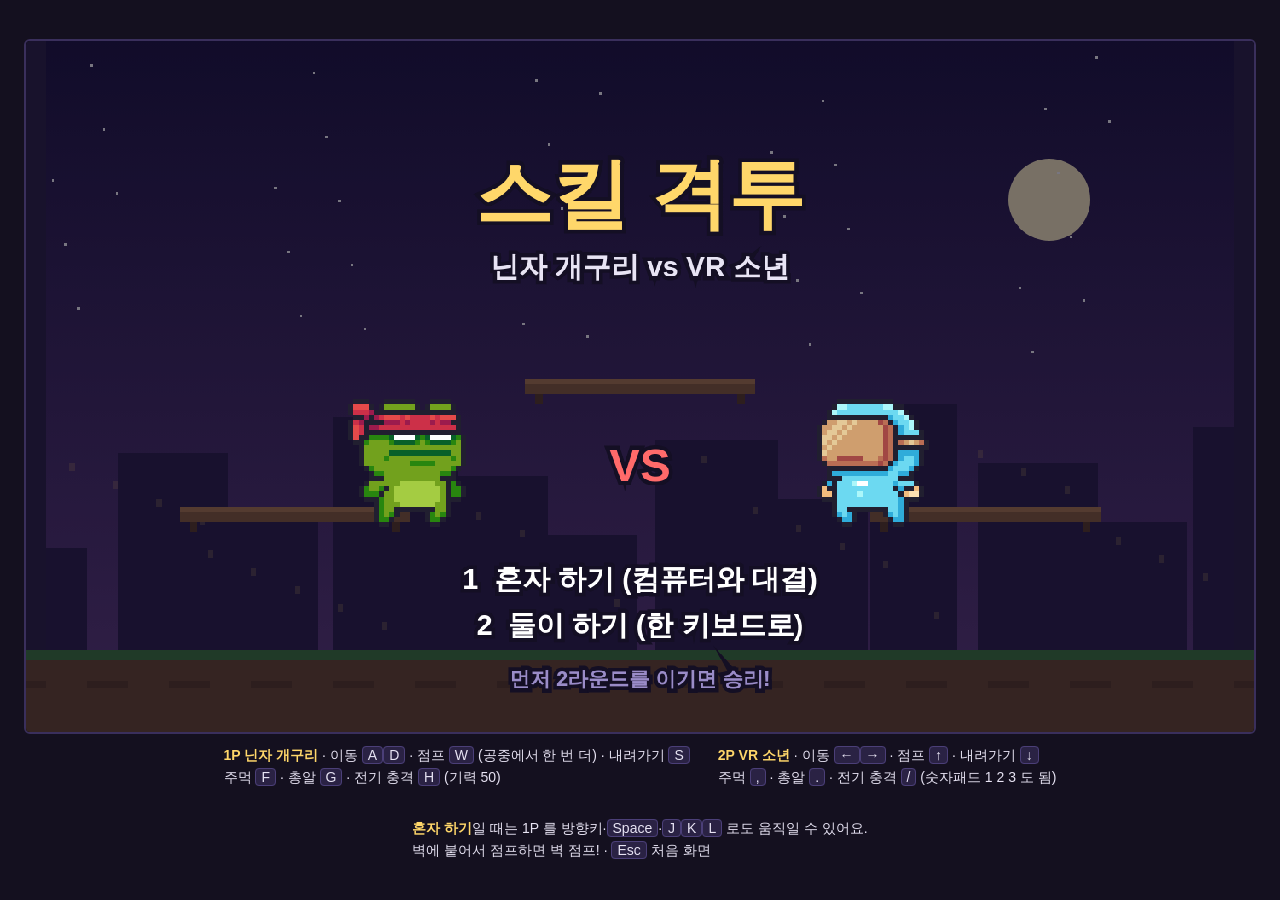
==== week-05/index.html @ 3bd57bb0 "week-05 시작: week-04 격투 게임 복사와 이번 주 규칙(CLAUDE.md) Co-Authored-By: Claude Opus 5.5 <noreply@anthropic." ====
<!doctype html>
<html lang="ko">
<head>
<meta charset="utf-8">
<meta name="viewport" content="width=device-width, initial-scale=1">
<title>스킬 격투 · 개구리 vs VR 소년</title>
<style>
  html, body { margin: 0; height: 100%; background: #14101f; color: #e8e4f4;
    font-family: "Malgun Gothic", "Apple SD Gothic Neo", sans-serif; }
  body { display: flex; flex-direction: column; align-items: center; justify-content: center; gap: 10px; }
  canvas { width: min(96vw, calc((100vh - 120px) * 16 / 9)); aspect-ratio: 16 / 9;
    image-rendering: pixelated; background: #000; border: 2px solid #3a2f5c; border-radius: 6px; }
  #help { display: flex; gap: 28px; flex-wrap: wrap; justify-content: center; font-size: 14px; line-height: 1.6; }
  #help b { color: #ffd76a; }
  kbd { background: #2a2244; border: 1px solid #4b3f78; border-radius: 4px; padding: 0 5px; font-family: inherit; }
</style>
</head>
<body>
<canvas id="game"></canvas>
<div id="help">
  <div><b>1P 닌자 개구리</b> · 이동 <kbd>A</kbd><kbd>D</kbd> · 점프 <kbd>W</kbd> (공중에서 한 번 더) · 내려가기 <kbd>S</kbd><br>
    주먹 <kbd>F</kbd> · 총알 <kbd>G</kbd> · 전기 충격 <kbd>H</kbd> (기력 50)</div>
  <div><b>2P VR 소년</b> · 이동 <kbd>←</kbd><kbd>→</kbd> · 점프 <kbd>↑</kbd> · 내려가기 <kbd>↓</kbd><br>
    주먹 <kbd>,</kbd> · 총알 <kbd>.</kbd> · 전기 충격 <kbd>/</kbd> (숫자패드 1 2 3 도 됨)</div>
  <div><b>혼자 하기</b>일 때는 1P 를 방향키·<kbd>Space</kbd>·<kbd>J</kbd><kbd>K</kbd><kbd>L</kbd> 로도 움직일 수 있어요.<br>
    벽에 붙어서 점프하면 벽 점프! · <kbd>Esc</kbd> 처음 화면</div>
</div>
<script>
'use strict';
// ================= 화면 =================
const W = 480, H = 270, SCALE = 3;          // 게임 좌표 480×270, 실제로는 3배로 그림
const GROUND = 238, LEFT_WALL = 8, RIGHT_WALL = W - 8;
const canvas = document.getElementById('game');
canvas.width = W * SCALE; canvas.height = H * SCALE;
const ctx = canvas.getContext('2d');
const FONT = '"Malgun Gothic", "Apple SD Gothic Neo", sans-serif';

// ================= 에셋 (drop.json 정보) =================
const IMG_DIR = 'assets/images/';
const CHAR_DEFS = {
  frog: { name: '닌자 개구리', file: 'ninja-frog',  fw: 32, fh: 32, color: '#7be07b' },
  guy:  { name: 'VR 소년',     file: 'virtual-guy', fw: 27, fh: 28, color: '#6ec6ff' },
};
// 캐릭터 애니메이션: [프레임 수, fps, 반복]
const CHAR_ANIMS = {
  'idle': [11, 20, true], 'run': [12, 20, true], 'jump': [1, 20, true], 'double-jump': [6, 20, true],
  'fall': [1, 10, true], 'wall-jump': [5, 20, true], 'hit': [7, 20, false],
};
const FX_DEFS = {
  crack: { file: 'hits-crack_explode.png',      fw: 32, fh: 32, frames: 7, fps: 14, loop: false },
  boom:  { file: 'explosion-small_explode.png', fw: 32, fh: 32, frames: 7, fps: 18, loop: false },
  shock: { file: 'electro-shock_explode.png',   fw: 72, fh: 87, frames: 9, fps: 18, loop: false },
  shot:  { file: 'hunter-shot_shoot.png',       fw: 25, fh: 6,  frames: 2, fps: 14, loop: true },
};
const images = {}, missing = [];
function loadImage(name) {
  return new Promise(resolve => {
    const im = new Image();
    im.onload = () => { images[name] = im; resolve(); };
    im.onerror = () => { missing.push(name); resolve(); };
    im.src = IMG_DIR + name;
  });
}
function allImageNames() {
  const list = [];
  for (const c of Object.values(CHAR_DEFS)) for (const a of Object.keys(CHAR_ANIMS)) list.push(`${c.file}_${a}.png`);
  for (const f of Object.values(FX_DEFS)) list.push(f.file);
  return list;
}

// ================= 규칙 숫자 =================
const GRAVITY = 900, SPEED = 115, JUMP_V = 300, DJUMP_V = 270, WALL_VX = 190, WALL_VY = 280;
const SKILLS = {
  punch: { cd: 0.35, dmg: 7,  kb: 150, stun: 0.30 },
  shot:  { cd: 0.90, dmg: 6,  kb: 100, stun: 0.25, speed: 260 },
  shock: { cd: 1.20, dmg: 18, kb: 240, stun: 0.65, lift: 210, cost: 50, delay: 0.17 },
};
const PLATFORMS = [ { x: 60, y: 182, w: 90 }, { x: 330, y: 182, w: 90 }, { x: 195, y: 132, w: 90 } ];
const ROUND_TIME = 60, WINS_NEEDED = 2;

// ================= 키 입력 =================
const down = new Set(), pressed = new Set();
const KEYMAP = {
  p1: { left: ['KeyA'], right: ['KeyD'], jump: ['KeyW'], down: ['KeyS'], s1: ['KeyF'], s2: ['KeyG'], s3: ['KeyH'] },
  p2: { left: ['ArrowLeft'], right: ['ArrowRight'], jump: ['ArrowUp'], down: ['ArrowDown'],
        s1: ['Comma', 'Numpad1'], s2: ['Period', 'Numpad2'], s3: ['Slash', 'Numpad3'] },
  solo: { left: ['KeyA', 'ArrowLeft'], right: ['KeyD', 'ArrowRight'], jump: ['KeyW', 'ArrowUp', 'Space'],
          down: ['KeyS', 'ArrowDown'], s1: ['KeyF', 'KeyJ'], s2: ['KeyG', 'KeyK'], s3: ['KeyH', 'KeyL'] },
};
const GAME_KEYS = new Set(['ArrowLeft', 'ArrowRight', 'ArrowUp', 'ArrowDown', 'Space', 'Slash']);
addEventListener('keydown', e => {
  if (GAME_KEYS.has(e.code)) e.preventDefault();
  if (!e.repeat) pressed.add(e.code);
  down.add(e.code);
});
addEventListener('keyup', e => down.delete(e.code));
addEventListener('blur', () => down.clear());
const anyDown = codes => codes.some(c => down.has(c));
const anyPressed = codes => codes.some(c => pressed.has(c));
function humanInput(map) {
  return {
    move: (anyDown(map.right) ? 1 : 0) - (anyDown(map.left) ? 1 : 0),
    jump: anyPressed(map.jump), down: anyDown(map.down),
    s1: anyPressed(map.s1), s2: anyPressed(map.s2), s3: anyPressed(map.s3),
  };
}

// ================= 게임 상태 =================
let state = 'title', mode = 1, stateT = 0, round = 1, wins = [0, 0], timer = ROUND_TIME;
let p1 = null, p2 = null, projectiles = [], effects = [], popups = [];
let shake = 0, hitstop = 0, banner = '', subBanner = '', titleT = 0;

function makeFighter(kind, x, facing, ctrl, tag) {
  return { kind, def: CHAR_DEFS[kind], x, y: GROUND, vx: 0, vy: 0, kb: 0, facing, ctrl, tag,
    onGround: true, jumpsUsed: 0, djT: 9, wall: 0, dropT: 0, castT: 0,
    hp: 100, hpShown: 100, energy: 0, noEnergyT: 0,
    anim: 'idle', animT: 0, stun: 0, invuln: 0, cd: { punch: 0, shot: 0, shock: 0 }, pendingShock: null };
}
function startMatch(m) { mode = m; wins = [0, 0]; round = 1; startRound(); }
function startRound() {
  p1 = makeFighter('frog', 130, 1, mode === 1 ? 'solo' : 'p1', '1P');
  p2 = makeFighter('guy', 350, -1, mode === 1 ? 'cpu' : 'p2', mode === 1 ? 'CPU' : '2P');
  projectiles = []; effects = []; popups = [];
  timer = ROUND_TIME; state = 'ready'; stateT = 0; ai.t = 0; ai.move = 0;
}
function endRound(winner, reason) {
  if (state !== 'fight') return;
  state = 'ko'; stateT = 0;
  if (winner) wins[winner === p1 ? 0 : 1]++;
  banner = reason === 'time' ? '시간 끝!' : 'K.O.!';
  subBanner = winner ? `${winner.def.name} 승리` : '무승부';
}

// ================= 캐릭터 움직임 =================
const boxOf = f => ({ l: f.x - 9, r: f.x + 9, t: f.y - 26, b: f.y });
const overlap = (a, b) => a.l < b.r && a.r > b.l && a.t < b.b && a.b > b.t;
function setAnim(f, a) { if (f.anim !== a) { f.anim = a; f.animT = 0; } }

function updateFighter(f, opp, inp, dt) {
  f.animT += dt; f.djT += dt;
  for (const k in f.cd) f.cd[k] = Math.max(0, f.cd[k] - dt);
  f.invuln = Math.max(0, f.invuln - dt);
  f.noEnergyT = Math.max(0, f.noEnergyT - dt);
  f.dropT = Math.max(0, f.dropT - dt);
  f.castT = Math.max(0, f.castT - dt);
  f.hpShown += (f.hp - f.hpShown) * Math.min(1, dt * 4);
  if (f.stun > 0) f.stun -= dt;
  if (state === 'fight') f.energy = Math.min(100, f.energy + 3 * dt);

  const canAct = state === 'fight' && f.stun <= 0 && f.hp > 0;
  const move = canAct && f.castT <= 0 ? inp.move : 0;
  if (canAct) {
    if (move !== 0) f.facing = move;
    else if (f.onGround) f.facing = opp.x >= f.x ? 1 : -1;
  }

  // 점프 · 2단 점프 · 벽 점프
  if (canAct && inp.jump) {
    if (f.onGround && inp.down && f.y < GROUND) { f.dropT = 0.25; f.onGround = false; f.jumpsUsed = 1; }
    else if (f.onGround) { f.vy = -JUMP_V; f.onGround = false; f.jumpsUsed = 1; }
    else if (f.wall !== 0) { f.vy = -WALL_VY; f.kb = -f.wall * WALL_VX; f.facing = -f.wall; f.jumpsUsed = 1; f.wall = 0; }
    else if (f.jumpsUsed < 2) { f.vy = -DJUMP_V; f.jumpsUsed = 2; f.djT = 0; f.animT = 0; }
  }

  // 스킬
  if (canAct && f.castT <= 0) {
    if (inp.s1 && f.cd.punch <= 0) doPunch(f, opp);
    else if (inp.s2 && f.cd.shot <= 0) doShot(f);
    else if (inp.s3 && f.cd.shock <= 0) {
      if (f.energy >= SKILLS.shock.cost) doShock(f); else f.noEnergyT = 0.6;
    }
  }
  if (f.pendingShock) {
    f.pendingShock.t -= dt;
    if (f.pendingShock.t <= 0) { shockHit(f, opp, f.pendingShock); f.pendingShock = null; }
  }

  // 가로 이동 + 밀려남
  f.kb -= f.kb * Math.min(1, (f.onGround ? 7 : 2.5) * dt);
  if (Math.abs(f.kb) < 2) f.kb = 0;
  f.vx = move * SPEED + f.kb;

  // 세로 이동
  f.vy += GRAVITY * dt;
  if (f.wall !== 0) f.vy = Math.min(f.vy, 55);   // 벽에 붙으면 천천히 미끄러짐
  const prevY = f.y;
  f.x += f.vx * dt; f.y += f.vy * dt;

  let touch = 0;
  if (f.x < LEFT_WALL + 9) { f.x = LEFT_WALL + 9; touch = -1; if (f.kb < 0) f.kb = 0; }
  if (f.x > RIGHT_WALL - 9) { f.x = RIGHT_WALL - 9; touch = 1; if (f.kb > 0) f.kb = 0; }

  const wasGround = f.onGround;
  f.onGround = false;
  if (f.y >= GROUND) { f.y = GROUND; f.vy = 0; f.onGround = true; }
  else if (f.vy >= 0 && f.dropT <= 0) {
    for (const p of PLATFORMS) {
      if (prevY <= p.y && f.y >= p.y && f.x > p.x - 4 && f.x < p.x + p.w + 4) { f.y = p.y; f.vy = 0; f.onGround = true; break; }
    }
  }
  if (f.onGround) f.jumpsUsed = 0;
  else if (wasGround && f.jumpsUsed === 0) f.jumpsUsed = 1;   // 발판에서 떨어져도 공중 점프 한 번
  f.wall = (!f.onGround && touch !== 0 && move === touch && f.vy > 0) ? touch : 0;

  // 애니메이션 고르기
  let a;
  if (f.stun > 0 || f.hp <= 0) a = 'hit';
  else if (f.onGround) a = move !== 0 ? 'run' : 'idle';
  else if (f.wall !== 0) a = 'wall-jump';
  else if (f.jumpsUsed === 2 && f.djT < 0.3) a = 'double-jump';
  else a = f.vy < 0 ? 'jump' : 'fall';
  setAnim(f, a);
}

function pushApart(a, b) {
  const dx = b.x - a.x;
  if (Math.abs(dx) < 16 && Math.abs(a.y - b.y) < 24) {
    const push = (16 - Math.abs(dx)) / 2, s = dx >= 0 ? 1 : -1;
    a.x -= push * s; b.x += push * s;
    for (const f of [a, b]) f.x = Math.max(LEFT_WALL + 9, Math.min(RIGHT_WALL - 9, f.x));
  }
}

// ================= 스킬 =================
function doPunch(f, opp) {
  const s = SKILLS.punch;
  f.cd.punch = s.cd; f.kb += f.facing * 70;
  const reach = { l: f.facing > 0 ? f.x + 4 : f.x - 30, r: f.facing > 0 ? f.x + 30 : f.x - 4, t: f.y - 26, b: f.y };
  if (overlap(reach, boxOf(opp))) hit(opp, f, s.dmg, s.kb, 0, s.stun, 'crack', opp.x, opp.y - 14);
  else spawnFx('crack', f.x + f.facing * 22, f.y - 14, f.facing < 0, 0.5);
}
function doShot(f) {
  f.cd.shot = SKILLS.shot.cd;
  projectiles.push({ owner: f, x: f.x + f.facing * 14, y: f.y - 14, dir: f.facing, t: 0, aiSeen: false });
}
function doShock(f) {
  const s = SKILLS.shock;
  f.cd.shock = s.cd; f.energy -= s.cost; f.castT = 0.3;
  const x = Math.max(LEFT_WALL + 20, Math.min(RIGHT_WALL - 20, f.x + f.facing * 42));
  spawnFx('shock', x, f.y - 87 / 2, f.facing < 0);
  f.pendingShock = { t: s.delay, x, y: f.y };
  shake = Math.max(shake, 2);
}
function shockHit(f, opp, ps) {
  const s = SKILLS.shock;
  const area = { l: ps.x - 28, r: ps.x + 28, t: ps.y - 80, b: ps.y + 2 };
  if (overlap(area, boxOf(opp))) hit(opp, f, s.dmg, s.kb, s.lift, s.stun, 'boom', opp.x, opp.y - 14);
}
function hit(t, a, dmg, kb, lift, stun, fx, fxX, fxY, dir) {
  if (t.invuln > 0 || state !== 'fight' || t.hp <= 0) return false;
  const d = dir || Math.sign(t.x - a.x) || a.facing;
  t.hp = Math.max(0, t.hp - dmg);
  t.kb = d * kb;
  if (lift) { t.vy = -lift; t.onGround = false; }
  t.stun = stun; t.invuln = 0.12; t.anim = 'hit'; t.animT = 0; t.castT = 0; t.pendingShock = null;
  a.energy = Math.min(100, a.energy + 8); t.energy = Math.min(100, t.energy + 5);
  spawnFx(fx, fxX, fxY, d < 0);
  popups.push({ text: `-${dmg}`, x: t.x, y: t.y - 34, t: 0, color: dmg >= 15 ? '#ffd76a' : '#ffffff' });
  shake = Math.max(shake, dmg >= 15 ? 5 : 2.5);
  hitstop = dmg >= 15 ? 0.12 : 0.05;
  if (t.hp <= 0) { t.stun = 99; endRound(a, 'ko'); }
  return true;
}
function spawnFx(name, x, y, flip, alpha = 1) { effects.push({ def: FX_DEFS[name], x, y, flip, t: 0, alpha }); }

function updateProjectiles(dt) {
  const fighters = [p1, p2];
  for (const p of projectiles) {
    p.t += dt; p.x += p.dir * SKILLS.shot.speed * dt;
    const box = { l: p.x - 10, r: p.x + 10, t: p.y - 3, b: p.y + 3 };
    for (const f of fighters) {
      if (f === p.owner || p.dead) continue;
      if (overlap(box, boxOf(f))) {
        const s = SKILLS.shot;
        hit(f, p.owner, s.dmg, s.kb, 0, s.stun, 'boom', p.x + p.dir * 6, p.y, p.dir);
        p.dead = true;
      }
    }
    if (p.x < -30 || p.x > W + 30) p.dead = true;
  }
  // 총알끼리 부딪치면 둘 다 터짐
  for (let i = 0; i < projectiles.length; i++) for (let j = i + 1; j < projectiles.length; j++) {
    const a = projectiles[i], b = projectiles[j];
    if (!a.dead && !b.dead && a.owner !== b.owner && Math.abs(a.x - b.x) < 14 && Math.abs(a.y - b.y) < 10) {
      a.dead = b.dead = true; spawnFx('boom', (a.x + b.x) / 2, (a.y + b.y) / 2, false);
    }
  }
  projectiles = projectiles.filter(p => !p.dead);
}

// ================= 컴퓨터 상대 =================
const ai = { t: 0, move: 0 };
function cpuInput(f, opp, dt) {
  const inp = { move: 0, jump: false, down: false, s1: false, s2: false, s3: false };
  const dx = opp.x - f.x, adx = Math.abs(dx), dir = Math.sign(dx) || 1, dy = Math.abs(opp.y - f.y);
  ai.t -= dt;
  if (ai.t <= 0 && state === 'fight') {
    ai.t = 0.14 + Math.random() * 0.2;            // 사람처럼 조금 늦게 반응
    if (adx > 120) ai.move = Math.random() < 0.8 ? dir : 0;
    else if (adx < 24) ai.move = Math.random() < 0.35 ? -dir : 0;
    else ai.move = Math.random() < 0.6 ? dir : (Math.random() < 0.5 ? 0 : -dir);
    if (f.energy >= SKILLS.shock.cost && adx > 18 && adx < 70 && dy < 30 && Math.random() < 0.35) { ai.move = 0; inp.s3 = true; }
    else if (adx < 34 && dy < 22 && Math.random() < 0.55) { ai.move = 0; inp.s1 = true; }
    else if (adx >= 60 && dy < 18 && Math.random() < 0.3) { ai.move = 0; inp.s2 = true; }
    if (opp.y < f.y - 40 && Math.random() < 0.45) inp.jump = true;
    else if (Math.random() < 0.05) inp.jump = true;
  }
  for (const p of projectiles) {   // 날아오는 총알 피하기
    if (p.owner !== f && !p.aiSeen && Math.sign(f.x - p.x) === p.dir && Math.abs(f.x - p.x) < 80 && f.onGround) {
      p.aiSeen = true; if (Math.random() < 0.5) inp.jump = true;
    }
  }
  inp.move = ai.move;
  return inp;
}
function inputFor(f, opp, dt) { return f.ctrl === 'cpu' ? cpuInput(f, opp, dt) : humanInput(KEYMAP[f.ctrl]); }

// ================= 한 번 갱신 =================
function update(dt) {
  if (state === 'title') {
    titleT += dt;
    if (pressed.has('Digit1') || pressed.has('Numpad1')) startMatch(1);
    else if (pressed.has('Digit2') || pressed.has('Numpad2')) startMatch(2);
    pressed.clear(); return;
  }
  if (pressed.has('Escape')) { state = 'title'; pressed.clear(); return; }
  if (state === 'over') {
    if (pressed.has('Enter') || pressed.has('NumpadEnter')) startMatch(mode);
    stateT += dt; animateOnly(dt); pressed.clear(); return;
  }
  stateT += dt;
  if (state === 'ready' && stateT > 1.6) state = 'fight';
  if (state === 'ko') {
    dt *= stateT < 0.8 ? 0.35 : 1;                 // KO 순간 느리게
    if (stateT > 2.4) {
      if (wins[0] >= WINS_NEEDED || wins[1] >= WINS_NEEDED) { state = 'over'; stateT = 0; }
      else { round++; startRound(); }
      pressed.clear(); return;
    }
  }
  if (hitstop > 0) { hitstop -= dt; pressed.clear(); return; }
  if (state === 'fight') {
    timer -= dt;
    if (timer <= 0) { timer = 0; endRound(p1.hp > p2.hp ? p1 : p2.hp > p1.hp ? p2 : null, 'time'); }
  }
  const i1 = inputFor(p1, p2, dt), i2 = inputFor(p2, p1, dt);
  updateFighter(p1, p2, i1, dt);
  updateFighter(p2, p1, i2, dt);
  pushApart(p1, p2);
  updateProjectiles(dt);
  animateOnly(dt);
  pressed.clear();
}
function animateOnly(dt) {
  for (const e of effects) e.t += dt;
  effects = effects.filter(e => e.def.loop || e.t * e.def.fps < e.def.frames);
  for (const p of popups) { p.t += dt; p.y -= 18 * dt; }
  popups = popups.filter(p => p.t < 0.8);
  shake = Math.max(0, shake - dt * 20);
  if (state === 'over') for (const f of [p1, p2]) { f.animT += dt; if (f.hp > 0) setAnim(f, 'idle'); }
}

// ================= 그리기 =================
function drawSheet(img, fw, fh, frame, cx, bottom, flip, size = 1) {
  if (!img) return;
  const w = fw * size, h = fh * size;
  const x = Math.round(cx - w / 2), y = Math.round(bottom - h);
  ctx.save();
  if (flip) { ctx.translate(x + w, y); ctx.scale(-1, 1); ctx.drawImage(img, frame * fw, 0, fw, fh, 0, 0, w, h); }
  else ctx.drawImage(img, frame * fw, 0, fw, fh, x, y, w, h);
  ctx.restore();
}
function charFrame(f) {
  const [n, fps, loop] = CHAR_ANIMS[f.anim];
  const i = Math.floor(f.animT * fps);
  return loop ? i % n : Math.min(i, n - 1);
}
function drawFighter(f) {
  ctx.fillStyle = 'rgba(0,0,0,0.35)';
  const shadowY = f.y >= GROUND - 1 ? GROUND : f.y;
  ctx.beginPath(); ctx.ellipse(Math.round(f.x), shadowY, 9, 2.5, 0, 0, Math.PI * 2); ctx.fill();
  const img = images[`${f.def.file}_${f.anim}.png`];
  if (f.invuln > 0 && Math.floor(f.invuln * 40) % 2 === 0) ctx.globalAlpha = 0.6;
  drawSheet(img, f.def.fw, f.def.fh, charFrame(f), f.x, f.y + 1, f.facing < 0);
  ctx.globalAlpha = 1;
  ctx.font = `bold 7px ${FONT}`; ctx.textAlign = 'center';
  ctx.fillStyle = f.def.color; ctx.fillText(f.tag, Math.round(f.x), Math.round(f.y - f.def.fh - 3));
}
function drawBackground() {
  const g = ctx.createLinearGradient(0, 0, 0, GROUND);
  g.addColorStop(0, '#1b1440'); g.addColorStop(1, '#5a3a7a');
  ctx.fillStyle = g; ctx.fillRect(0, 0, W, H);
  ctx.fillStyle = '#fff3c4'; ctx.beginPath(); ctx.arc(400, 62, 16, 0, Math.PI * 2); ctx.fill();
  ctx.fillStyle = '#ffffff';
  for (let i = 0; i < 40; i++) ctx.fillRect((i * 97) % W, (i * 53) % 120 + 4, 1, 1);
  ctx.fillStyle = '#2a1f4a';                                    // 먼 건물
  for (let i = 0; i < 12; i++) { const bw = 30 + (i * 13) % 20, bh = 40 + (i * 37) % 60; ctx.fillRect(i * 42 - 6, GROUND - bh, bw, bh); }
  ctx.fillStyle = '#ffd76a33';
  for (let i = 0; i < 30; i++) ctx.fillRect((i * 71) % W, GROUND - 10 - (i * 29) % 70, 2, 3);
  ctx.fillStyle = '#3d7a3d'; ctx.fillRect(0, GROUND, W, 4);   // 땅
  ctx.fillStyle = '#6b4a2f'; ctx.fillRect(0, GROUND + 4, W, H - GROUND);
  ctx.fillStyle = '#5a3d26';
  for (let x = 0; x < W; x += 16) ctx.fillRect(x + ((x / 16) % 2) * 8, GROUND + 12, 8, 3);
  for (const p of PLATFORMS) {
    ctx.fillStyle = '#8a5f3a'; ctx.fillRect(p.x, p.y, p.w, 6);
    ctx.fillStyle = '#b07d4f'; ctx.fillRect(p.x, p.y, p.w, 2);
    ctx.fillStyle = '#5a3d26'; ctx.fillRect(p.x + 4, p.y + 6, 3, 4); ctx.fillRect(p.x + p.w - 7, p.y + 6, 3, 4);
  }
  ctx.fillStyle = '#2a2244'; ctx.fillRect(0, 0, LEFT_WALL, GROUND); ctx.fillRect(RIGHT_WALL, 0, W - RIGHT_WALL, GROUND);
}
function drawHUD() {
  const barW = 180, y = 10;
  [p1, p2].forEach((f, i) => {
    const x = i === 0 ? 12 : W - 12 - barW;
    ctx.fillStyle = '#1a1430'; ctx.fillRect(x - 1, y - 1, barW + 2, 10);
    const shown = barW * f.hpShown / 100, real = barW * f.hp / 100;
    ctx.fillStyle = '#ff5a5a';
    if (i === 0) ctx.fillRect(x, y, shown, 8); else ctx.fillRect(x + barW - shown, y, shown, 8);
    ctx.fillStyle = f.hp > 30 ? '#ffe05a' : '#ff8a3a';
    if (i === 0) ctx.fillRect(x, y, real, 8); else ctx.fillRect(x + barW - real, y, real, 8);
    // 기력
    const ew = 90, ex = i === 0 ? x : x + barW - ew, ey = y + 12;
    ctx.fillStyle = '#1a1430'; ctx.fillRect(ex - 1, ey - 1, ew + 2, 6);
    const ready = f.energy >= SKILLS.shock.cost;
    ctx.fillStyle = f.noEnergyT > 0 && Math.floor(f.noEnergyT * 10) % 2 ? '#ff5a5a' : ready ? '#6ee8ff' : '#4a7ad8';
    const eFill = ew * f.energy / 100;
    if (i === 0) ctx.fillRect(ex, ey, eFill, 4); else ctx.fillRect(ex + ew - eFill, ey, eFill, 4);
    ctx.fillStyle = '#ffffff88'; ctx.fillRect(ex + ew / 2, ey - 1, 1, 6);   // 50 표시
    // 이름 · 승리 표시
    ctx.font = `bold 8px ${FONT}`; ctx.fillStyle = f.def.color;
    ctx.textAlign = i === 0 ? 'left' : 'right';
    const nx = i === 0 ? x : x + barW;
    ctx.fillText(`${f.tag} ${f.def.name}`, nx, ey + 14);
    for (let w = 0; w < WINS_NEEDED; w++) {
      ctx.fillStyle = w < wins[i] ? '#ffd76a' : '#3a2f5c';
      const dx = i === 0 ? x + barW - 8 - w * 10 : x + 2 + w * 10;
      ctx.beginPath(); ctx.arc(dx + 3, ey + 11, 3, 0, Math.PI * 2); ctx.fill();
    }
    // 스킬 칸 (다시 쓸 수 있을 때까지 어둡게)
    const keys = f.ctrl === 'p2' ? [',', '.', '/'] : f.ctrl === 'cpu' ? ['주먹', '총알', '전기'] : ['F', 'G', 'H'];
    const names = ['punch', 'shot', 'shock'];
    names.forEach((k, j) => {
      const bx = i === 0 ? x + j * 26 : x + barW - 24 - j * 26, by = ey + 19;
      const rate = f.cd[k] / SKILLS[k].cd;
      const usable = rate <= 0 && (k !== 'shock' || ready);
      ctx.fillStyle = usable ? '#3a2f5c' : '#1a1430'; ctx.fillRect(bx, by, 24, 9);
      if (rate > 0) { ctx.fillStyle = '#ffffff22'; ctx.fillRect(bx, by, 24 * (1 - rate), 9); }
      ctx.fillStyle = usable ? '#ffffff' : '#7a7090'; ctx.font = `bold 6px ${FONT}`; ctx.textAlign = 'center';
      ctx.fillText(f.ctrl === 'cpu' ? keys[j] : `${keys[j]} ${['주먹', '총알', '전기'][j]}`, bx + 12, by + 6.5);
    });
  });
  ctx.textAlign = 'center'; ctx.font = `bold 16px ${FONT}`;
  ctx.fillStyle = timer <= 10 ? '#ff6a6a' : '#ffffff';
  ctx.fillText(String(Math.ceil(timer)), W / 2, 24);
  ctx.font = `7px ${FONT}`; ctx.fillStyle = '#c8bce8'; ctx.fillText(`라운드 ${round}`, W / 2, 33);
}
function bigText(text, y, size, color) {
  ctx.textAlign = 'center'; ctx.font = `bold ${size}px ${FONT}`;
  ctx.lineWidth = 3; ctx.strokeStyle = '#140f24'; ctx.strokeText(text, W / 2, y);
  ctx.fillStyle = color; ctx.fillText(text, W / 2, y);
}
function drawTitle() {
  drawBackground();
  ctx.fillStyle = 'rgba(10,6,24,0.55)'; ctx.fillRect(0, 0, W, H);
  bigText('스킬 격투', 70, 30, '#ffd76a');
  bigText('닌자 개구리 vs VR 소년', 92, 11, '#e8e4f4');
  const fi = Math.floor(titleT * 20) % 11;
  drawSheet(images['ninja-frog_idle.png'], 32, 32, fi, 150, 190, false, 2);
  drawSheet(images['virtual-guy_idle.png'], 27, 28, fi, 330, 190, true, 2);
  bigText('VS', 172, 18, '#ff6a6a');
  const blink = Math.floor(titleT * 2) % 2 === 0;
  bigText('1  혼자 하기 (컴퓨터와 대결)', 214, 11, blink ? '#ffffff' : '#c8bce8');
  bigText('2  둘이 하기 (한 키보드로)', 232, 11, blink ? '#ffffff' : '#c8bce8');
  bigText('먼저 2라운드를 이기면 승리!', 252, 8, '#9a8cc8');
}
function render() {
  ctx.setTransform(SCALE, 0, 0, SCALE, 0, 0);
  ctx.imageSmoothingEnabled = false;
  if (missing.length) {
    ctx.fillStyle = '#000'; ctx.fillRect(0, 0, W, H);
    ctx.fillStyle = '#ff8a8a'; ctx.font = `9px ${FONT}`; ctx.textAlign = 'left';
    ctx.fillText('그림 파일을 못 찾았어요 (assets/images 폴더 확인):', 12, 20);
    missing.forEach((m, i) => ctx.fillText('· ' + m, 12, 34 + i * 11));
    return;
  }
  if (state === 'title') { drawTitle(); return; }
  ctx.save();
  if (shake > 0) ctx.translate(Math.round((Math.random() - 0.5) * shake), Math.round((Math.random() - 0.5) * shake));
  drawBackground();
  for (const f of [p1, p2]) drawFighter(f);
  for (const p of projectiles) {
    const d = FX_DEFS.shot;
    drawSheet(images[d.file], d.fw, d.fh, Math.floor(p.t * d.fps) % d.frames, p.x, p.y + 3, p.dir < 0);
  }
  for (const e of effects) {
    const d = e.def, fr = d.loop ? Math.floor(e.t * d.fps) % d.frames : Math.min(d.frames - 1, Math.floor(e.t * d.fps));
    ctx.globalAlpha = e.alpha;
    drawSheet(images[d.file], d.fw, d.fh, fr, e.x, e.y + d.fh / 2, e.flip);
    ctx.globalAlpha = 1;
  }
  for (const p of popups) {
    ctx.globalAlpha = 1 - p.t / 0.8; ctx.font = `bold 9px ${FONT}`; ctx.textAlign = 'center';
    ctx.lineWidth = 2; ctx.strokeStyle = '#140f24'; ctx.strokeText(p.text, p.x, p.y);
    ctx.fillStyle = p.color; ctx.fillText(p.text, p.x, p.y);
    ctx.globalAlpha = 1;
  }
  ctx.restore();
  drawHUD();
  if (state === 'ready') {
    if (stateT < 1.0) bigText(`라운드 ${round}`, 120, 24, '#ffffff');
    else bigText('싸워라!', 120, 28, '#ffd76a');
  } else if (state === 'ko') {
    bigText(banner, 112, 30, '#ff6a6a');
    bigText(subBanner, 136, 12, '#ffffff');
  } else if (state === 'over') {
    ctx.fillStyle = 'rgba(10,6,24,0.5)'; ctx.fillRect(0, 0, W, H);
    const champ = wins[0] >= WINS_NEEDED ? p1 : p2;
    bigText(`${champ.def.name} 최종 승리!`, 110, 22, champ.def.color);
    bigText(`${wins[0]} : ${wins[1]}`, 136, 14, '#ffffff');
    bigText('Enter 다시 하기 · Esc 처음 화면', 162, 9, '#c8bce8');
  }
}

// ================= 시작 =================
const STEP = 1 / 60;
let last = 0, acc = 0;
function frame(now) {
  const dt = Math.min(0.1, (now - last) / 1000 || 0); last = now;
  acc += dt;
  while (acc >= STEP) { update(STEP); acc -= STEP; }
  render();
  requestAnimationFrame(frame);
}
Promise.all(allImageNames().map(loadImage)).then(() => requestAnimationFrame(t => { last = t; frame(t); }));

// 확인용 (자동 검사에서 씀)
window.__game = { get state() { return state; }, get p1() { return p1; }, get p2() { return p2; },
  get wins() { return wins; }, get projectiles() { return projectiles; }, get effects() { return effects; },
  get timer() { return timer; }, update, startMatch, pressed, down, images, missing };
</script>
</body>
</html>
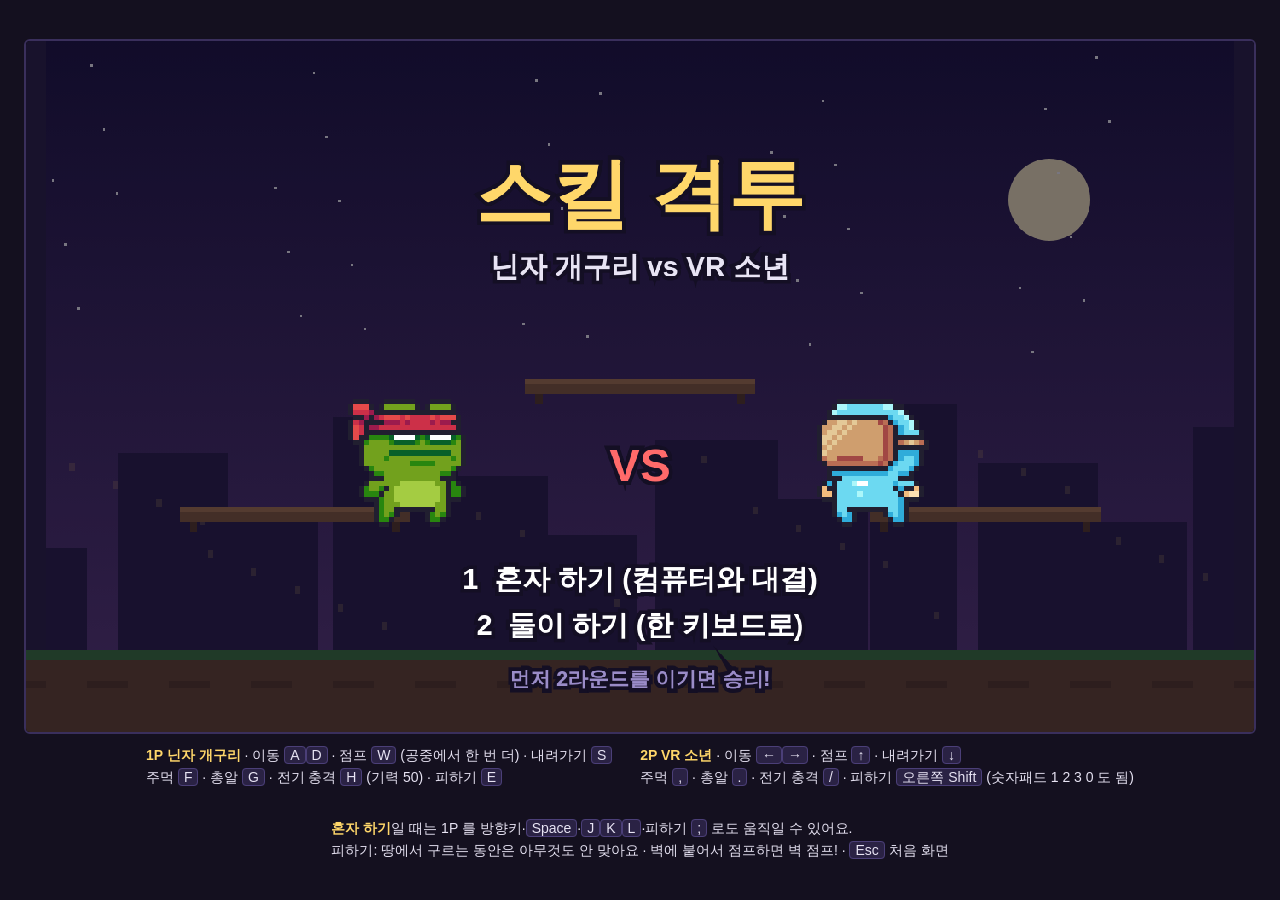
==== commit 5b96a7ad: "week-05 피하기(구르기) 추가: 구르는 동안 안 맞음 Co-Authored-By: Claude Opus 5.5 <noreply@anthropic.com>" ====
--- a/week-05/index.html
+++ b/week-05/index.html
@@ -8,7 +8,7 @@
   html, body { margin: 0; height: 100%; background: #14101f; color: #e8e4f4;
     font-family: "Malgun Gothic", "Apple SD Gothic Neo", sans-serif; }
   body { display: flex; flex-direction: column; align-items: center; justify-content: center; gap: 10px; }
-  canvas { width: min(96vw, calc((100vh - 120px) * 16 / 9)); aspect-ratio: 16 / 9;
+  canvas { width: min(96vw, calc((100vh - 160px) * 16 / 9)); aspect-ratio: 16 / 9;
     image-rendering: pixelated; background: #000; border: 2px solid #3a2f5c; border-radius: 6px; }
   #help { display: flex; gap: 28px; flex-wrap: wrap; justify-content: center; font-size: 14px; line-height: 1.6; }
   #help b { color: #ffd76a; }
@@ -19,11 +19,11 @@
 <canvas id="game"></canvas>
 <div id="help">
   <div><b>1P 닌자 개구리</b> · 이동 <kbd>A</kbd><kbd>D</kbd> · 점프 <kbd>W</kbd> (공중에서 한 번 더) · 내려가기 <kbd>S</kbd><br>
-    주먹 <kbd>F</kbd> · 총알 <kbd>G</kbd> · 전기 충격 <kbd>H</kbd> (기력 50)</div>
+    주먹 <kbd>F</kbd> · 총알 <kbd>G</kbd> · 전기 충격 <kbd>H</kbd> (기력 50) · 피하기 <kbd>E</kbd></div>
   <div><b>2P VR 소년</b> · 이동 <kbd>←</kbd><kbd>→</kbd> · 점프 <kbd>↑</kbd> · 내려가기 <kbd>↓</kbd><br>
-    주먹 <kbd>,</kbd> · 총알 <kbd>.</kbd> · 전기 충격 <kbd>/</kbd> (숫자패드 1 2 3 도 됨)</div>
-  <div><b>혼자 하기</b>일 때는 1P 를 방향키·<kbd>Space</kbd>·<kbd>J</kbd><kbd>K</kbd><kbd>L</kbd> 로도 움직일 수 있어요.<br>
-    벽에 붙어서 점프하면 벽 점프! · <kbd>Esc</kbd> 처음 화면</div>
+    주먹 <kbd>,</kbd> · 총알 <kbd>.</kbd> · 전기 충격 <kbd>/</kbd> · 피하기 <kbd>오른쪽 Shift</kbd> (숫자패드 1 2 3 0 도 됨)</div>
+  <div><b>혼자 하기</b>일 때는 1P 를 방향키·<kbd>Space</kbd>·<kbd>J</kbd><kbd>K</kbd><kbd>L</kbd>·피하기 <kbd>;</kbd> 로도 움직일 수 있어요.<br>
+    피하기: 땅에서 구르는 동안은 아무것도 안 맞아요 · 벽에 붙어서 점프하면 벽 점프! · <kbd>Esc</kbd> 처음 화면</div>
 </div>
 <script>
 'use strict';
@@ -74,6 +74,7 @@
   punch: { cd: 0.35, dmg: 7,  kb: 150, stun: 0.30 },
   shot:  { cd: 0.90, dmg: 6,  kb: 100, stun: 0.25, speed: 260 },
   shock: { cd: 1.20, dmg: 18, kb: 240, stun: 0.65, lift: 210, cost: 50, delay: 0.17 },
+  roll:  { cd: 0.80, time: 0.35, speed: 220 },   // 피하기: 구르는 동안 안 맞음
 };
 const PLATFORMS = [ { x: 60, y: 182, w: 90 }, { x: 330, y: 182, w: 90 }, { x: 195, y: 132, w: 90 } ];
 const ROUND_TIME = 60, WINS_NEEDED = 2;
@@ -81,11 +82,11 @@
 // ================= 키 입력 =================
 const down = new Set(), pressed = new Set();
 const KEYMAP = {
-  p1: { left: ['KeyA'], right: ['KeyD'], jump: ['KeyW'], down: ['KeyS'], s1: ['KeyF'], s2: ['KeyG'], s3: ['KeyH'] },
+  p1: { left: ['KeyA'], right: ['KeyD'], jump: ['KeyW'], down: ['KeyS'], s1: ['KeyF'], s2: ['KeyG'], s3: ['KeyH'], dodge: ['KeyE'] },
   p2: { left: ['ArrowLeft'], right: ['ArrowRight'], jump: ['ArrowUp'], down: ['ArrowDown'],
-        s1: ['Comma', 'Numpad1'], s2: ['Period', 'Numpad2'], s3: ['Slash', 'Numpad3'] },
+        s1: ['Comma', 'Numpad1'], s2: ['Period', 'Numpad2'], s3: ['Slash', 'Numpad3'], dodge: ['ShiftRight', 'Numpad0'] },
   solo: { left: ['KeyA', 'ArrowLeft'], right: ['KeyD', 'ArrowRight'], jump: ['KeyW', 'ArrowUp', 'Space'],
-          down: ['KeyS', 'ArrowDown'], s1: ['KeyF', 'KeyJ'], s2: ['KeyG', 'KeyK'], s3: ['KeyH', 'KeyL'] },
+          down: ['KeyS', 'ArrowDown'], s1: ['KeyF', 'KeyJ'], s2: ['KeyG', 'KeyK'], s3: ['KeyH', 'KeyL'], dodge: ['KeyE', 'Semicolon'] },
 };
 const GAME_KEYS = new Set(['ArrowLeft', 'ArrowRight', 'ArrowUp', 'ArrowDown', 'Space', 'Slash']);
 addEventListener('keydown', e => {
@@ -101,7 +102,7 @@
   return {
     move: (anyDown(map.right) ? 1 : 0) - (anyDown(map.left) ? 1 : 0),
     jump: anyPressed(map.jump), down: anyDown(map.down),
-    s1: anyPressed(map.s1), s2: anyPressed(map.s2), s3: anyPressed(map.s3),
+    s1: anyPressed(map.s1), s2: anyPressed(map.s2), s3: anyPressed(map.s3), dodge: anyPressed(map.dodge),
   };
 }
 
@@ -112,9 +113,9 @@
 
 function makeFighter(kind, x, facing, ctrl, tag) {
   return { kind, def: CHAR_DEFS[kind], x, y: GROUND, vx: 0, vy: 0, kb: 0, facing, ctrl, tag,
-    onGround: true, jumpsUsed: 0, djT: 9, wall: 0, dropT: 0, castT: 0,
+    onGround: true, jumpsUsed: 0, djT: 9, wall: 0, dropT: 0, castT: 0, rollT: 0, rollDir: 0,
     hp: 100, hpShown: 100, energy: 0, noEnergyT: 0,
-    anim: 'idle', animT: 0, stun: 0, invuln: 0, cd: { punch: 0, shot: 0, shock: 0 }, pendingShock: null };
+    anim: 'idle', animT: 0, stun: 0, invuln: 0, cd: { punch: 0, shot: 0, shock: 0, roll: 0 }, pendingShock: null };
 }
 function startMatch(m) { mode = m; wins = [0, 0]; round = 1; startRound(); }
 function startRound() {
@@ -143,19 +144,26 @@
   f.noEnergyT = Math.max(0, f.noEnergyT - dt);
   f.dropT = Math.max(0, f.dropT - dt);
   f.castT = Math.max(0, f.castT - dt);
+  f.rollT = Math.max(0, f.rollT - dt);
   f.hpShown += (f.hp - f.hpShown) * Math.min(1, dt * 4);
   if (f.stun > 0) f.stun -= dt;
   if (state === 'fight') f.energy = Math.min(100, f.energy + 3 * dt);
 
   const canAct = state === 'fight' && f.stun <= 0 && f.hp > 0;
-  const move = canAct && f.castT <= 0 ? inp.move : 0;
-  if (canAct) {
+  // 피하기: 땅에서 누른 방향으로 구름 (방향키를 안 누르면 상대 반대쪽으로)
+  if (canAct && f.rollT <= 0 && f.castT <= 0 && inp.dodge && f.cd.roll <= 0 && f.onGround) {
+    f.rollDir = inp.move || (opp.x >= f.x ? -1 : 1);
+    f.rollT = SKILLS.roll.time; f.cd.roll = SKILLS.roll.cd; f.facing = f.rollDir;
+  }
+  const rolling = f.rollT > 0;
+  const move = canAct && f.castT <= 0 && !rolling ? inp.move : 0;
+  if (canAct && !rolling) {
     if (move !== 0) f.facing = move;
     else if (f.onGround) f.facing = opp.x >= f.x ? 1 : -1;
   }
 
   // 점프 · 2단 점프 · 벽 점프
-  if (canAct && inp.jump) {
+  if (canAct && !rolling && inp.jump) {
     if (f.onGround && inp.down && f.y < GROUND) { f.dropT = 0.25; f.onGround = false; f.jumpsUsed = 1; }
     else if (f.onGround) { f.vy = -JUMP_V; f.onGround = false; f.jumpsUsed = 1; }
     else if (f.wall !== 0) { f.vy = -WALL_VY; f.kb = -f.wall * WALL_VX; f.facing = -f.wall; f.jumpsUsed = 1; f.wall = 0; }
@@ -163,7 +171,7 @@
   }
 
   // 스킬
-  if (canAct && f.castT <= 0) {
+  if (canAct && f.castT <= 0 && !rolling) {
     if (inp.s1 && f.cd.punch <= 0) doPunch(f, opp);
     else if (inp.s2 && f.cd.shot <= 0) doShot(f);
     else if (inp.s3 && f.cd.shock <= 0) {
@@ -178,7 +186,7 @@
   // 가로 이동 + 밀려남
   f.kb -= f.kb * Math.min(1, (f.onGround ? 7 : 2.5) * dt);
   if (Math.abs(f.kb) < 2) f.kb = 0;
-  f.vx = move * SPEED + f.kb;
+  f.vx = (rolling ? f.rollDir * SKILLS.roll.speed : move * SPEED) + f.kb;
 
   // 세로 이동
   f.vy += GRAVITY * dt;
@@ -205,6 +213,7 @@
   // 애니메이션 고르기
   let a;
   if (f.stun > 0 || f.hp <= 0) a = 'hit';
+  else if (rolling) a = 'double-jump';            // 구르기 그림이 없어서 공중제비 그림을 씀
   else if (f.onGround) a = move !== 0 ? 'run' : 'idle';
   else if (f.wall !== 0) a = 'wall-jump';
   else if (f.jumpsUsed === 2 && f.djT < 0.3) a = 'double-jump';
@@ -247,7 +256,7 @@
   if (overlap(area, boxOf(opp))) hit(opp, f, s.dmg, s.kb, s.lift, s.stun, 'boom', opp.x, opp.y - 14);
 }
 function hit(t, a, dmg, kb, lift, stun, fx, fxX, fxY, dir) {
-  if (t.invuln > 0 || state !== 'fight' || t.hp <= 0) return false;
+  if (t.invuln > 0 || t.rollT > 0 || state !== 'fight' || t.hp <= 0) return false;
   const d = dir || Math.sign(t.x - a.x) || a.facing;
   t.hp = Math.max(0, t.hp - dmg);
   t.kb = d * kb;
@@ -269,7 +278,7 @@
     p.t += dt; p.x += p.dir * SKILLS.shot.speed * dt;
     const box = { l: p.x - 10, r: p.x + 10, t: p.y - 3, b: p.y + 3 };
     for (const f of fighters) {
-      if (f === p.owner || p.dead) continue;
+      if (f === p.owner || p.dead || f.rollT > 0) continue;   // 구르는 중이면 총알이 지나감
       if (overlap(box, boxOf(f))) {
         const s = SKILLS.shot;
         hit(f, p.owner, s.dmg, s.kb, 0, s.stun, 'boom', p.x + p.dir * 6, p.y, p.dir);
@@ -381,6 +390,7 @@
   ctx.beginPath(); ctx.ellipse(Math.round(f.x), shadowY, 9, 2.5, 0, 0, Math.PI * 2); ctx.fill();
   const img = images[`${f.def.file}_${f.anim}.png`];
   if (f.invuln > 0 && Math.floor(f.invuln * 40) % 2 === 0) ctx.globalAlpha = 0.6;
+  if (f.rollT > 0) ctx.globalAlpha = 0.5;
   drawSheet(img, f.def.fw, f.def.fh, charFrame(f), f.x, f.y + 1, f.facing < 0);
   ctx.globalAlpha = 1;
   ctx.font = `bold 7px ${FONT}`; ctx.textAlign = 'center';
@@ -437,16 +447,17 @@
       ctx.beginPath(); ctx.arc(dx + 3, ey + 11, 3, 0, Math.PI * 2); ctx.fill();
     }
     // 스킬 칸 (다시 쓸 수 있을 때까지 어둡게)
-    const keys = f.ctrl === 'p2' ? [',', '.', '/'] : f.ctrl === 'cpu' ? ['주먹', '총알', '전기'] : ['F', 'G', 'H'];
-    const names = ['punch', 'shot', 'shock'];
+    const labels = ['주먹', '총알', '전기', '피하기'];
+    const keys = f.ctrl === 'p2' ? [',', '.', '/', '⇧'] : f.ctrl === 'cpu' ? labels : ['F', 'G', 'H', 'E'];
+    const names = ['punch', 'shot', 'shock', 'roll'];
     names.forEach((k, j) => {
-      const bx = i === 0 ? x + j * 26 : x + barW - 24 - j * 26, by = ey + 19;
+      const bw = 28, bx = i === 0 ? x + j * (bw + 2) : x + barW - bw - j * (bw + 2), by = ey + 19;
       const rate = f.cd[k] / SKILLS[k].cd;
       const usable = rate <= 0 && (k !== 'shock' || ready);
-      ctx.fillStyle = usable ? '#3a2f5c' : '#1a1430'; ctx.fillRect(bx, by, 24, 9);
-      if (rate > 0) { ctx.fillStyle = '#ffffff22'; ctx.fillRect(bx, by, 24 * (1 - rate), 9); }
+      ctx.fillStyle = usable ? '#3a2f5c' : '#1a1430'; ctx.fillRect(bx, by, bw, 9);
+      if (rate > 0) { ctx.fillStyle = '#ffffff22'; ctx.fillRect(bx, by, bw * (1 - rate), 9); }
       ctx.fillStyle = usable ? '#ffffff' : '#7a7090'; ctx.font = `bold 6px ${FONT}`; ctx.textAlign = 'center';
-      ctx.fillText(f.ctrl === 'cpu' ? keys[j] : `${keys[j]} ${['주먹', '총알', '전기'][j]}`, bx + 12, by + 6.5);
+      ctx.fillText(f.ctrl === 'cpu' ? keys[j] : `${keys[j]} ${labels[j]}`, bx + bw / 2, by + 6.5);
     });
   });
   ctx.textAlign = 'center'; ctx.font = `bold 16px ${FONT}`;
